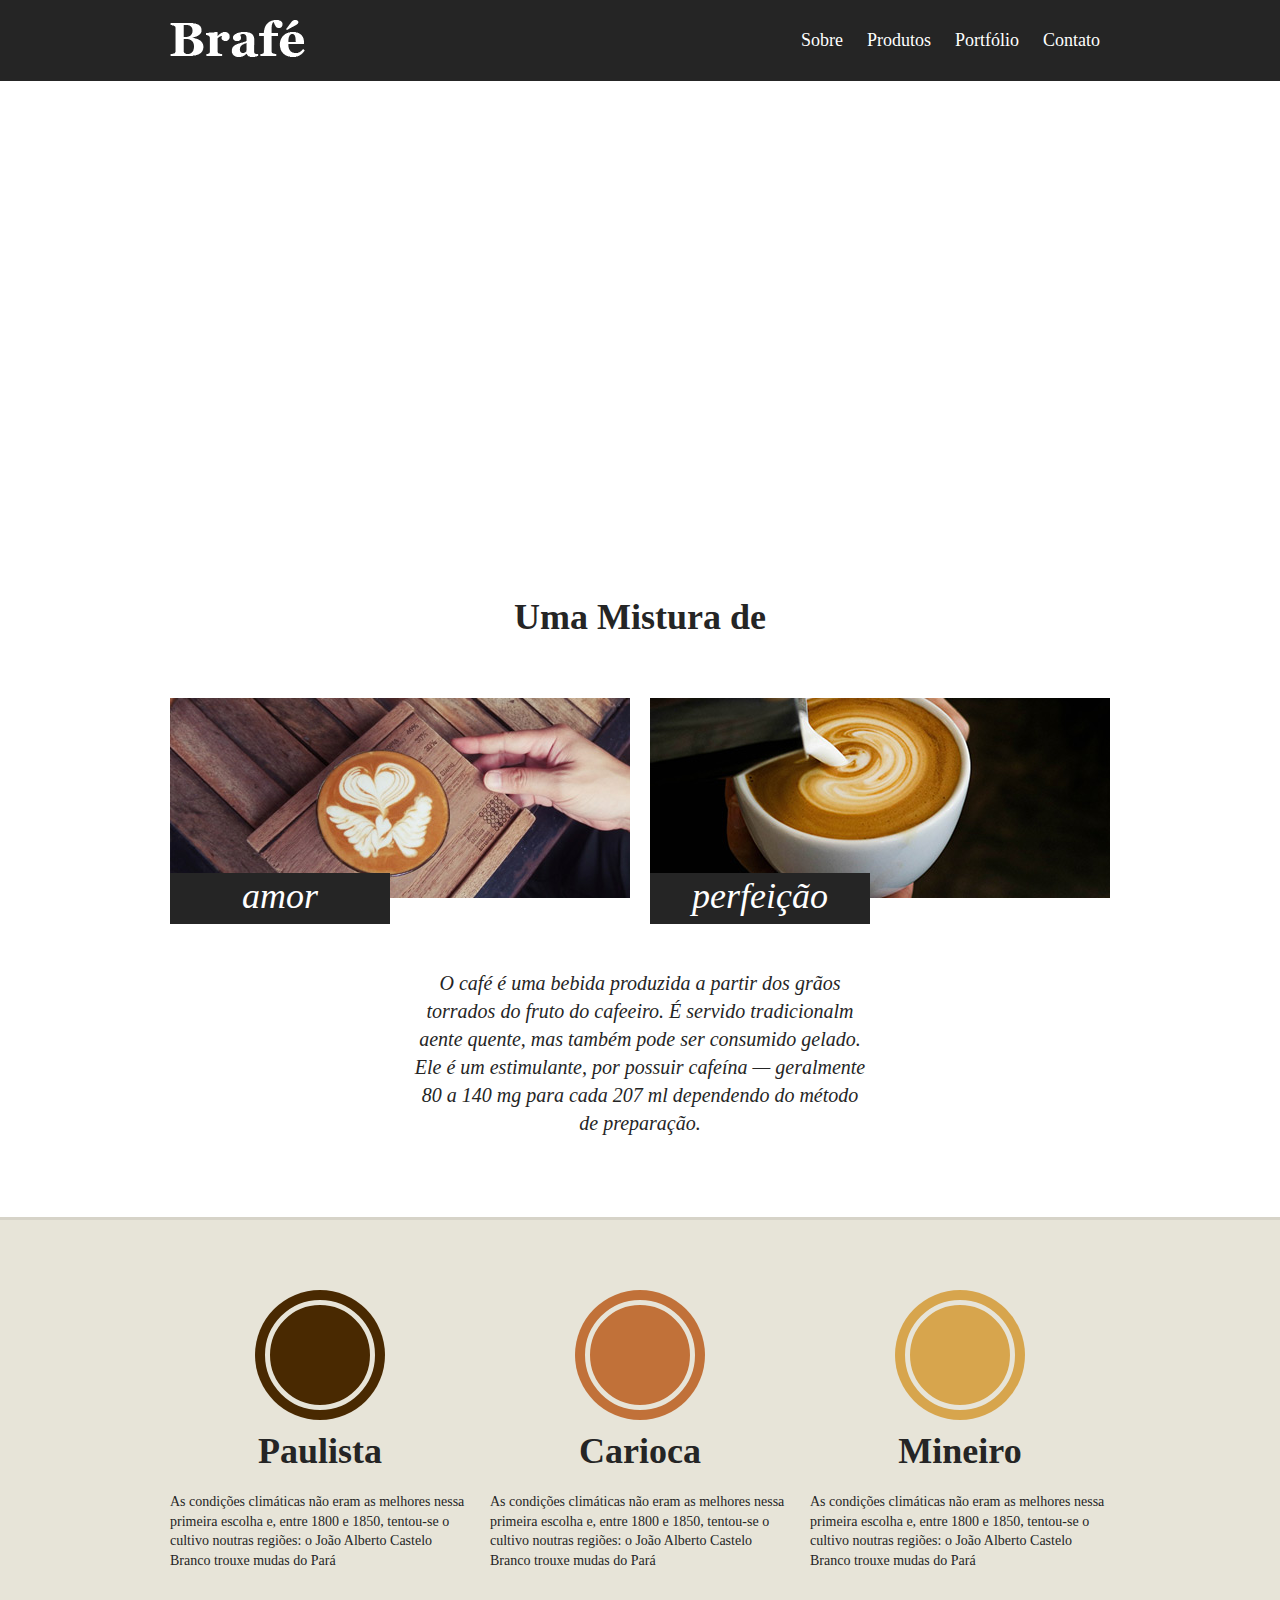
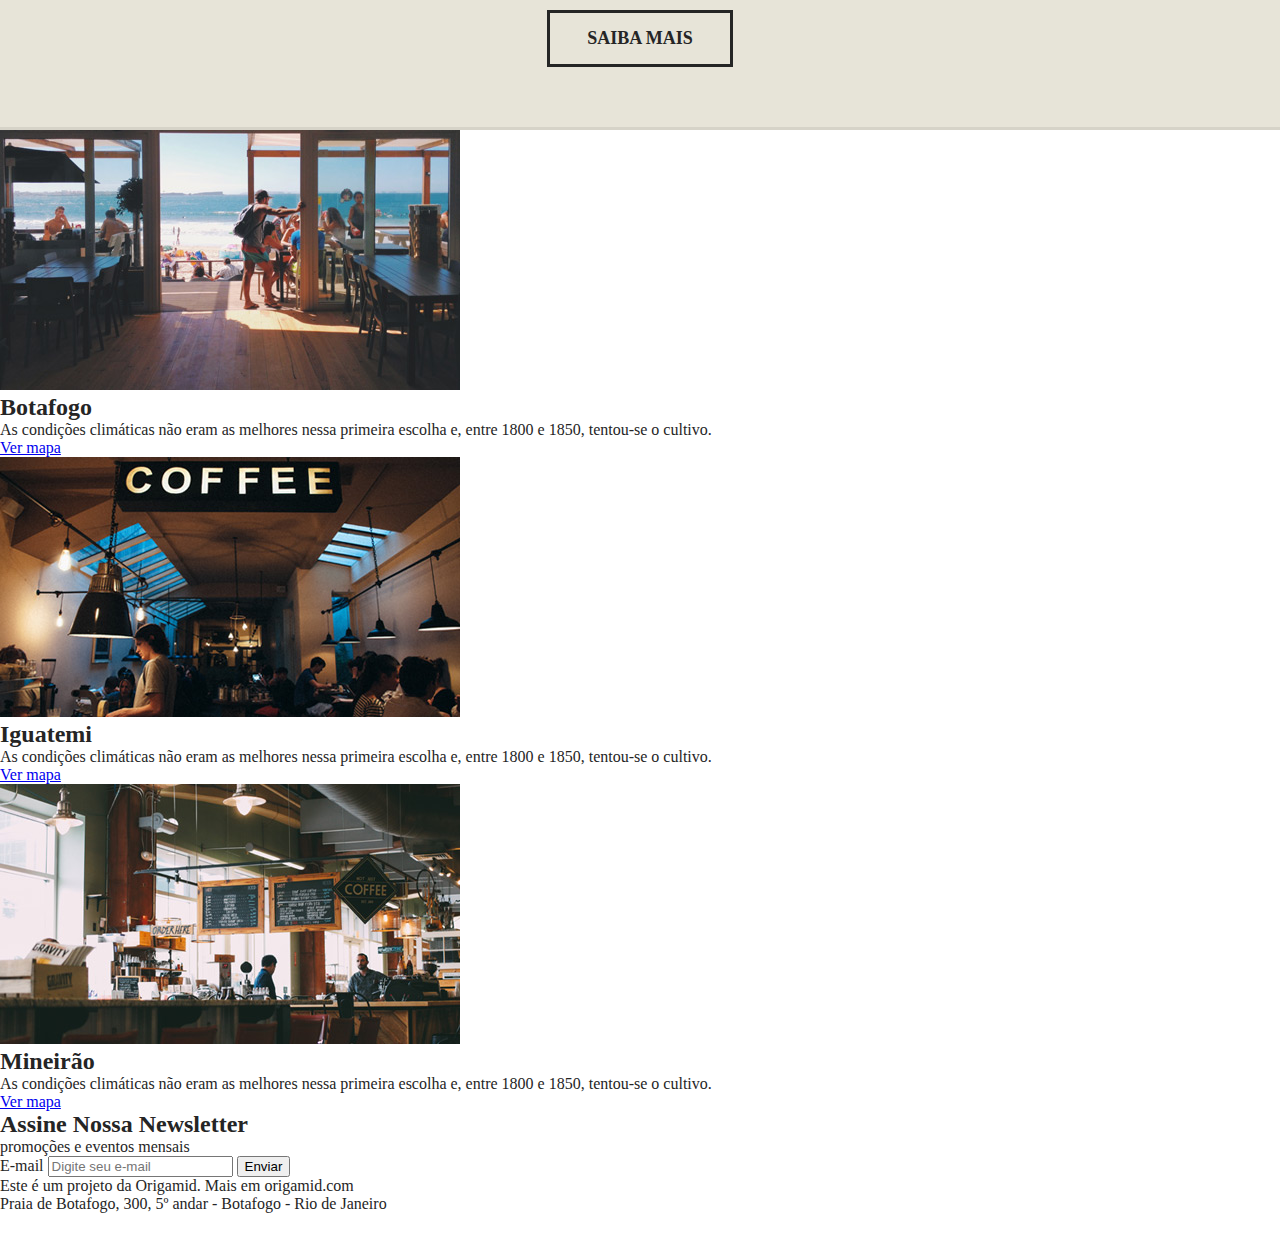
==== CSS Puro/index.html @ 8c62d854 "Primeiro Commit" ====
<!DOCTYPE html>
<html lang="pt-br">
<head>
    <title>Brafé 1</title>
    <meta charset="utf-8">
    <meta name="viewport" content="width=device-width, initial-scale=1, shrink-to-fit=no">
    <link rel="stylesheet" type="text/css" href="style.css">
</head>
<body>
    
    <!-- Menu -->
    <header class="menu">
        <div class="menu-container">
            <a class="menu-logo" href="#"><img src="img/brafe.png" alt="Brafé"></a>
            <nav class="menu-nav">
                <ul>
                    <li><a href="#">Sobre</a></li>
                    <li><a href="#">Produtos</a></li>
                    <li><a href="#">Portfólio</a></li>
                    <li><a href="#">Contato</a></li>
                </ul>
            </nav>
        </div>
    </header>
    
    <!-- Intro -->
    <main class="intro">
        <h1>Cafés com a cara<br>do Brasil</h1>
        <p>Direto das fazendas de Minas Gerais</p>
    </main>
    
    <!-- Sobre -->
    <section class="sobre"> 
        <h2>Uma Mistura de</h2>
        <div class="sobre-container">
            <div class="sobre-item">
                <img src="img/cafe-1.jpg">
                <h3>amor</h3>
            </div>
            <div class="sobre-item">
                <img src="img/cafe-2.jpg">
                <h3>perfeição</h3>
            </div>
        </div>

        <p>O café é uma bebida produzida a partir dos grãos torrados do fruto do cafeeiro. É servido tradicionalm aente quente, mas também pode ser consumido gelado. Ele é um estimulante, por possuir cafeína — geralmente 80 a 140 mg para cada 207 ml dependendo do método de preparação.</p>
    </section>
    
    <!-- Produtos -->
    <section class="produtos">
        <div class="produtos-container">
            <div class="produtos-item">
                <h2 class="produtos-paulista">Paulista</h2>
                <p>As condições climáticas não eram as melhores nessa primeira escolha e, entre 1800 e 1850, tentou-se o cultivo noutras regiões: o João Alberto Castelo Branco trouxe mudas do Pará</p>
            </div>
            <div class="produtos-item">
                <h2 class="produtos-carioca">Carioca</h2>
                <p>As condições climáticas não eram as melhores nessa primeira escolha e, entre 1800 e 1850, tentou-se o cultivo noutras regiões: o João Alberto Castelo Branco trouxe mudas do Pará</p>
            </div>
            <div class="produtos-item">
                <h2 class="produtos-mineiro">Mineiro</h2>
                <p>As condições climáticas não eram as melhores nessa primeira escolha e, entre 1800 e 1850, tentou-se o cultivo noutras regiões: o João Alberto Castelo Branco trouxe mudas do Pará</p>
            </div>
        </div>
        <a class="produtos-btn" href="#">Saiba Mais</a>
    </section>

    <section>
        <div>
            <img src="img/botafogo.jpg" alt="Brafé Unidade Botafogo">
            <div>
                <h2>Botafogo</h2>
                <p>As condições climáticas não eram as melhores nessa primeira escolha e, entre 1800 e 1850, tentou-se o cultivo.</p>
                <a href="#">Ver mapa</a>
            </div>
        </div>

        <div>
            <img src="img/iguatemi.jpg" alt="Brafé Unidade Iguatemi">
            <div>
                <h2>Iguatemi</h2>
                <p>As condições climáticas não eram as melhores nessa primeira escolha e, entre 1800 e 1850, tentou-se o cultivo.</p>
                <a href="#">Ver mapa</a>
            </div>
        </div>

        <div>
            <img src="img/mineirao.jpg" alt="Brafé Unidade Mineirão">
            <div>
                <h2>Mineirão</h2>
                <p>As condições climáticas não eram as melhores nessa primeira escolha e, entre 1800 e 1850, tentou-se o cultivo.</p>
                <a href="#">Ver mapa</a>
            </div>
        </div>
    </section>

    <section>
        <div>
            <h2>Assine Nossa Newsletter</h2>
            <p>promoções e eventos mensais</p>
        </div>
        <form>
            <label>E-mail</label>
            <input type="text" placeholder="Digite seu e-mail">
            <button type="submit">Enviar</button>
        </form>
    </section>

    <footer>
        <div>
            <p>Este é um projeto da Origamid. Mais em origamid.com<br>Praia de Botafogo, 300, 5º andar - Botafogo - Rio de Janeiro</p>
            <img src="img/brafe.png" alt="Brafé">
        </div>
    </footer>
</body>
</html>
---- CSS Puro/style.css ----
/* RESET */

body, h1, h2, h3, p, ul{
    padding: 0px;
    margin: 0px;
}

body{
    font-family: Georgia, serif;
    color: #252525;
}

/* MENU */

.menu{
    background: #252525;
    padding: 20px 0;
}

.menu-container{
    max-width: 960px;
    margin: 0 auto;
}

.menu-container::after, .menu-container::before{
    content: '';
    display: table;
    clear: both;
}

a.menu-logo{
    display: block;
    float: left;
    margin-left: 10px;
}

.menu-nav{
    float: right;
    margin-right: 10px;
}

.menu-nav li{
    display: inline-block;
}

.menu-nav a{
    display: block;
    padding: 10px;
    text-decoration: none;
    color: #fff;
    font-size: 1.125em;
}

/* Intro */

.intro{
    background: url('../img/bg-intro.jpg') no-repeat center center;
    background-size: cover;
    padding: 150px 0;
    text-align: center;
    color: #fff;
}

.intro h1{
    text-transform: uppercase;
    font-size: 3em;
}

.intro h1::after{
    content: '';
    display: block;
    width: 20px;
    height: 4px;
    background: #fff;
    margin: 10px auto;
}

.intro p{
    font-style: italic;
    font-size: 1.125em;
}

/* Sobre */

.sobre{
    padding: 60px 0;
}

.sobre-container{
    max-width: 960px;
    margin: 0 auto;
}

.sobre-container::after, .sobre-container::before{
    content: '';
    display: table;
    clear: both;
}

.sobre h2{
    text-align: center;
    font-size: 2.25em;
    margin-bottom: 60px;
}

.sobre-item{
    width: 460px;
    float: left;
    margin: 0 10px;
}

.sobre-item img{
    display: block;
    max-width: 100%;
}

.sobre-item h3{
    font-size: 2.25em;
    background: #252525;
    line-height: 1em;
    width: 220px;
    color: #fff;
    font-style: italic;
    font-weight: normal;
    text-align: center;
    padding: 5px 0 10px 0;
    top: -25px;
    position: relative;
}

.sobre p{
    font-size: 1.25em;
    line-height: 1.4em;
    font-style: italic;
    text-align: center;
    margin: 20px auto;
    max-width: 460px;
}

/* Produtos */

.produtos{
    background: #e7e4d8;
    padding: 60px 0;
    border-top: 3px solid #d6d3c8;
    border-bottom: 3px solid #d6d3c8;
}

.produtos-container{
    max-width: 960px;
    margin: 0 auto;
}

.produtos-item{
    width: 300px;
    float: left;
    margin: 0 10px 20px 10px;
}

.produtos-container::before, .produtos-container::after{
    content: '';
    display: table;
    clear: both;
}

.produtos-item h2{
    text-align: center;
    font-size: 2.25em;
    margin-bottom: 20px;
}

.produtos-item h2::before{
    content: '';
    display: block;
    width: 100px;
    height: 100px;
    background: currentColor;
    border-radius: 50%;
    margin: 20px auto;
    border: 5px solid #e7e4d8;
    box-shadow: 0 0 0 10px currentColor;
}

h2.produtos-paulista::before{
    color: #492901;
}

h2.produtos-carioca::before{
    color: #c17139;
}

h2.produtos-mineiro::before{
    color: #d7a54d;
}

.produtos-item p{
    font-size: 0.875em;
    line-height: 1.4em;
}

/* Botão */

.produtos-btn{
    width: 180px;
    border: 3px solid #252525;
    color: #252525;
    text-decoration: none;
    display: block;
    font-size: 1.125em;
    font-weight: bold;
    text-transform: uppercase;
    text-align: center;
    padding: 15px 0;
    margin: 20px auto 0 auto;
}
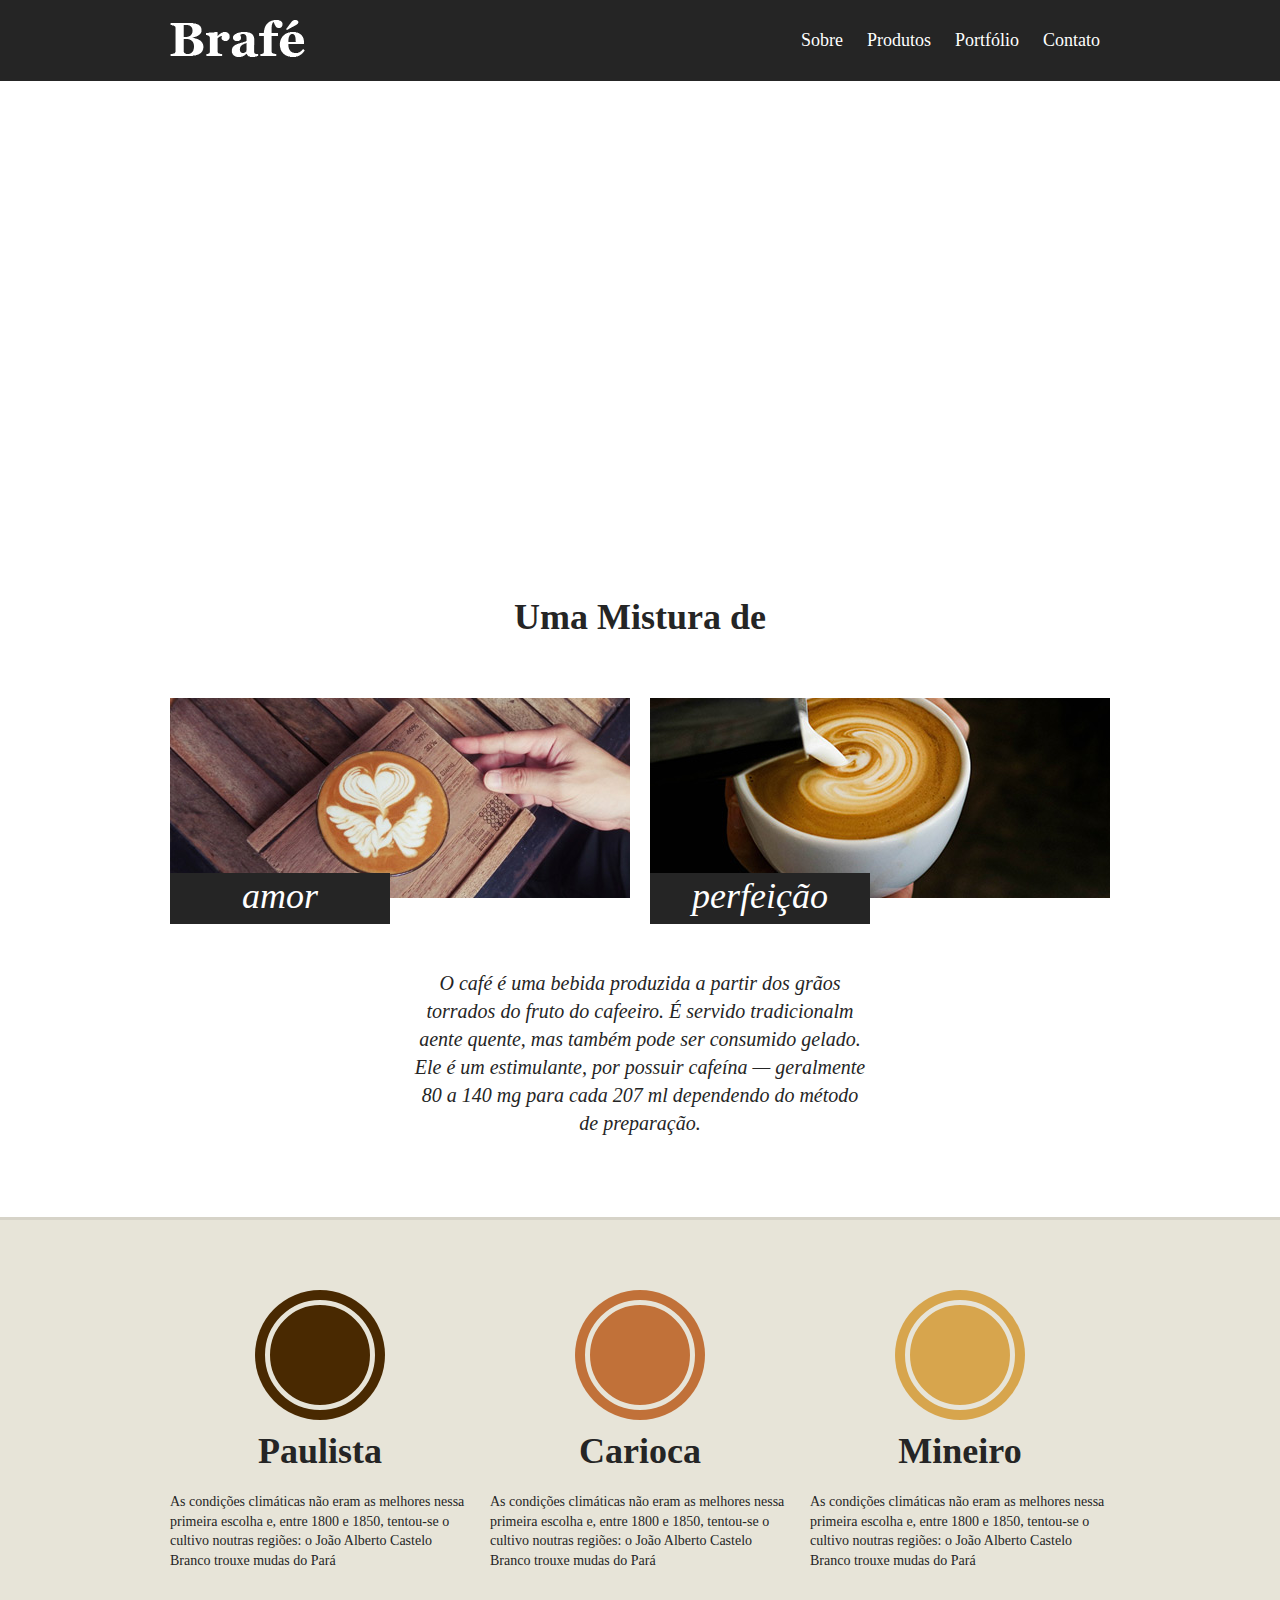
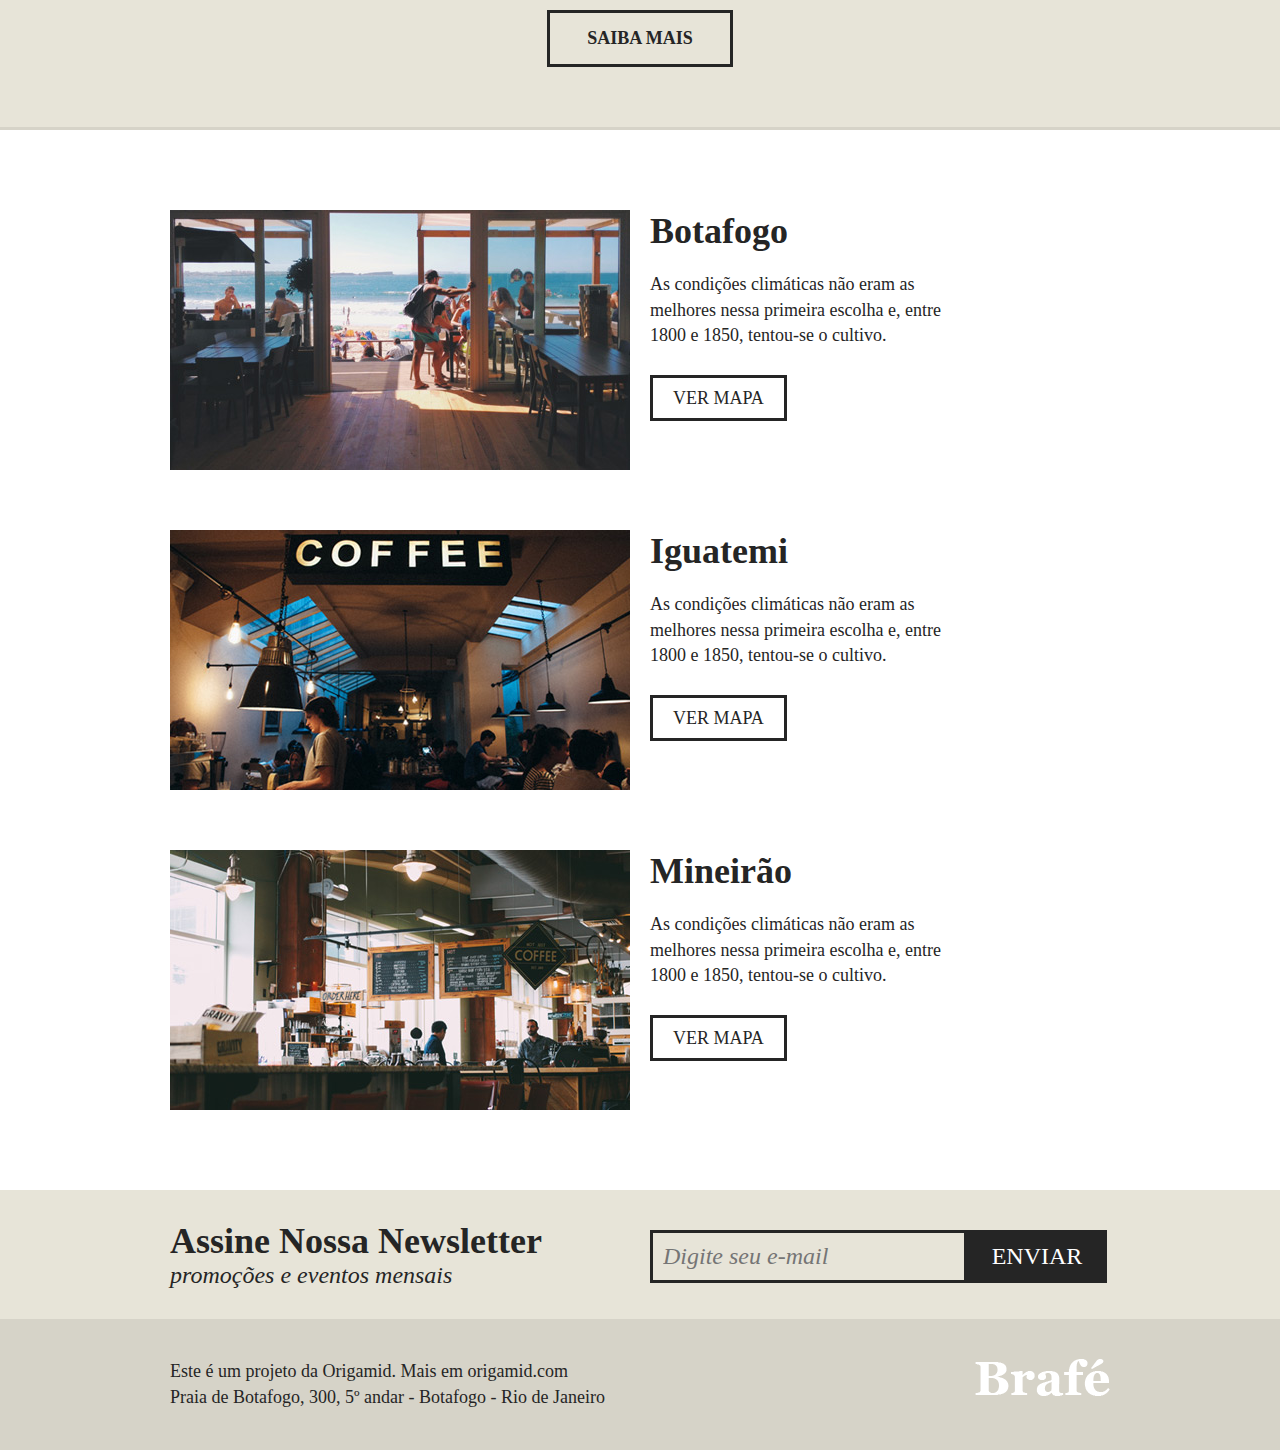
==== commit 82b7cdba: "Segundo commit" ====
--- a/CSS Puro/index.html
+++ b/CSS Puro/index.html
@@ -64,9 +64,10 @@
         </div>
         <a class="produtos-btn" href="#">Saiba Mais</a>
     </section>
-
-    <section>
-        <div>
+    
+    <!-- Locais -->
+    <section class="locais">
+        <div class="locais-item">
             <img src="img/botafogo.jpg" alt="Brafé Unidade Botafogo">
             <div>
                 <h2>Botafogo</h2>
@@ -75,7 +76,7 @@
             </div>
         </div>
 
-        <div>
+        <div class="locais-item">
             <img src="img/iguatemi.jpg" alt="Brafé Unidade Iguatemi">
             <div>
                 <h2>Iguatemi</h2>
@@ -84,7 +85,7 @@
             </div>
         </div>
 
-        <div>
+        <div class="locais-item">
             <img src="img/mineirao.jpg" alt="Brafé Unidade Mineirão">
             <div>
                 <h2>Mineirão</h2>
@@ -93,9 +94,11 @@
             </div>
         </div>
     </section>
-
-    <section>
-        <div>
+    
+    <!-- Newsletter -->
+    <section class="assine">
+    <div class="assine-container">
+        <div class="assine-info">
             <h2>Assine Nossa Newsletter</h2>
             <p>promoções e eventos mensais</p>
         </div>
@@ -104,10 +107,12 @@
             <input type="text" placeholder="Digite seu e-mail">
             <button type="submit">Enviar</button>
         </form>
+    </div>
     </section>
-
-    <footer>
-        <div>
+    
+    <!-- Footer -->
+    <footer class="footer">
+        <div class="footer-container">
             <p>Este é um projeto da Origamid. Mais em origamid.com<br>Praia de Botafogo, 300, 5º andar - Botafogo - Rio de Janeiro</p>
             <img src="img/brafe.png" alt="Brafé">
         </div>
--- a/CSS Puro/style.css
+++ b/CSS Puro/style.css
@@ -214,12 +214,157 @@
     margin: 20px auto 0 auto;
 }
 
-
-
-
-
-
-
-
-
-
+/* Locais */
+
+.locais{
+    max-width: 960px;
+    margin: 0 auto;
+    padding: 20px 0;
+}
+
+.locais-item{
+    clear: both;
+    margin: 60px auto;
+    
+}
+
+.locais-item::after, .locais-item::before{
+    display: table;
+    content: '';
+    clear: both;
+}
+
+.locais-item img{
+    width: 460px;
+    display: block;
+    float: left;
+    margin: 0 10px;
+}
+
+.locais-item > div{
+    width: 460px;
+    float: left;
+    margin: 0 10px;
+}
+
+.locais-item h2{
+    font-size: 2.25em;
+    margin-bottom: 20px;
+}
+
+.locais-item p{
+    font-size: 1.125em;
+    line-height: 1.4em;
+    max-width: 320px;
+    margin-bottom: 40px;
+}
+
+.locais-item a{
+    font-size: 1.125em;
+    text-transform: uppercase;
+    text-decoration: none;
+    border: 3px solid;
+    color: #252525;
+    padding: 10px 20px;
+}
+
+/* Newsletter */
+
+.assine{
+    background: #e7e4d8;
+    padding: 30px 0;
+}
+
+.assine-container{
+    max-width: 960px;
+    margin: 0 auto;
+}
+
+.assine-container::after, .assine-container::before{
+    content: '';
+    display: table;
+    clear: both;
+}
+
+.assine-info{
+    width: 460px;
+    margin: 0 10px;
+    float: left;
+}
+
+.assine-info h2{
+    font-size: 2.25em;
+}
+
+.assine-info p{
+    font-size: 1.5em;
+    font-style: italic;
+}
+
+.assine form{
+    width: 460px;
+    margin: 10px 10px 0 10px;
+    float: left;
+}
+
+.assine form label{
+    display: none;
+}
+
+.assine input{
+    box-sizing: border-box;
+    width: 320;
+    border: 3px solid #252525;
+    background: none;
+    font-size: 1.5em;
+    font-style: italic;
+    font-family: Georgia, serif;
+    padding: 10px;
+    float: left;
+}
+
+.assine button{
+    background: #252525;
+    border: none;
+    font-family: Georgia, serif;
+    text-transform: uppercase;
+    font-size: 1.5em;
+    width: 140px;
+    padding: 13px 0;
+    color: #fff;
+    cursor: pointer;
+}
+
+.footer{
+    background: #d6d3c8;
+    padding: 40px 0;
+}
+
+.footer-container{
+    max-width: 960px;
+    margin: 0 auto;
+}
+
+.footer-container::after, .footer-container::before{
+    content: '';
+    display: block;
+    clear: both;
+}
+
+.footer p{
+    float: left;
+    margin: 0 10px;
+    font-size: 1.125em;
+    line-height: 1.4em;
+}
+
+.footer img{
+    float: right;
+    margin: 0 10px;
+    display: block;
+}
+
+
+
+
+
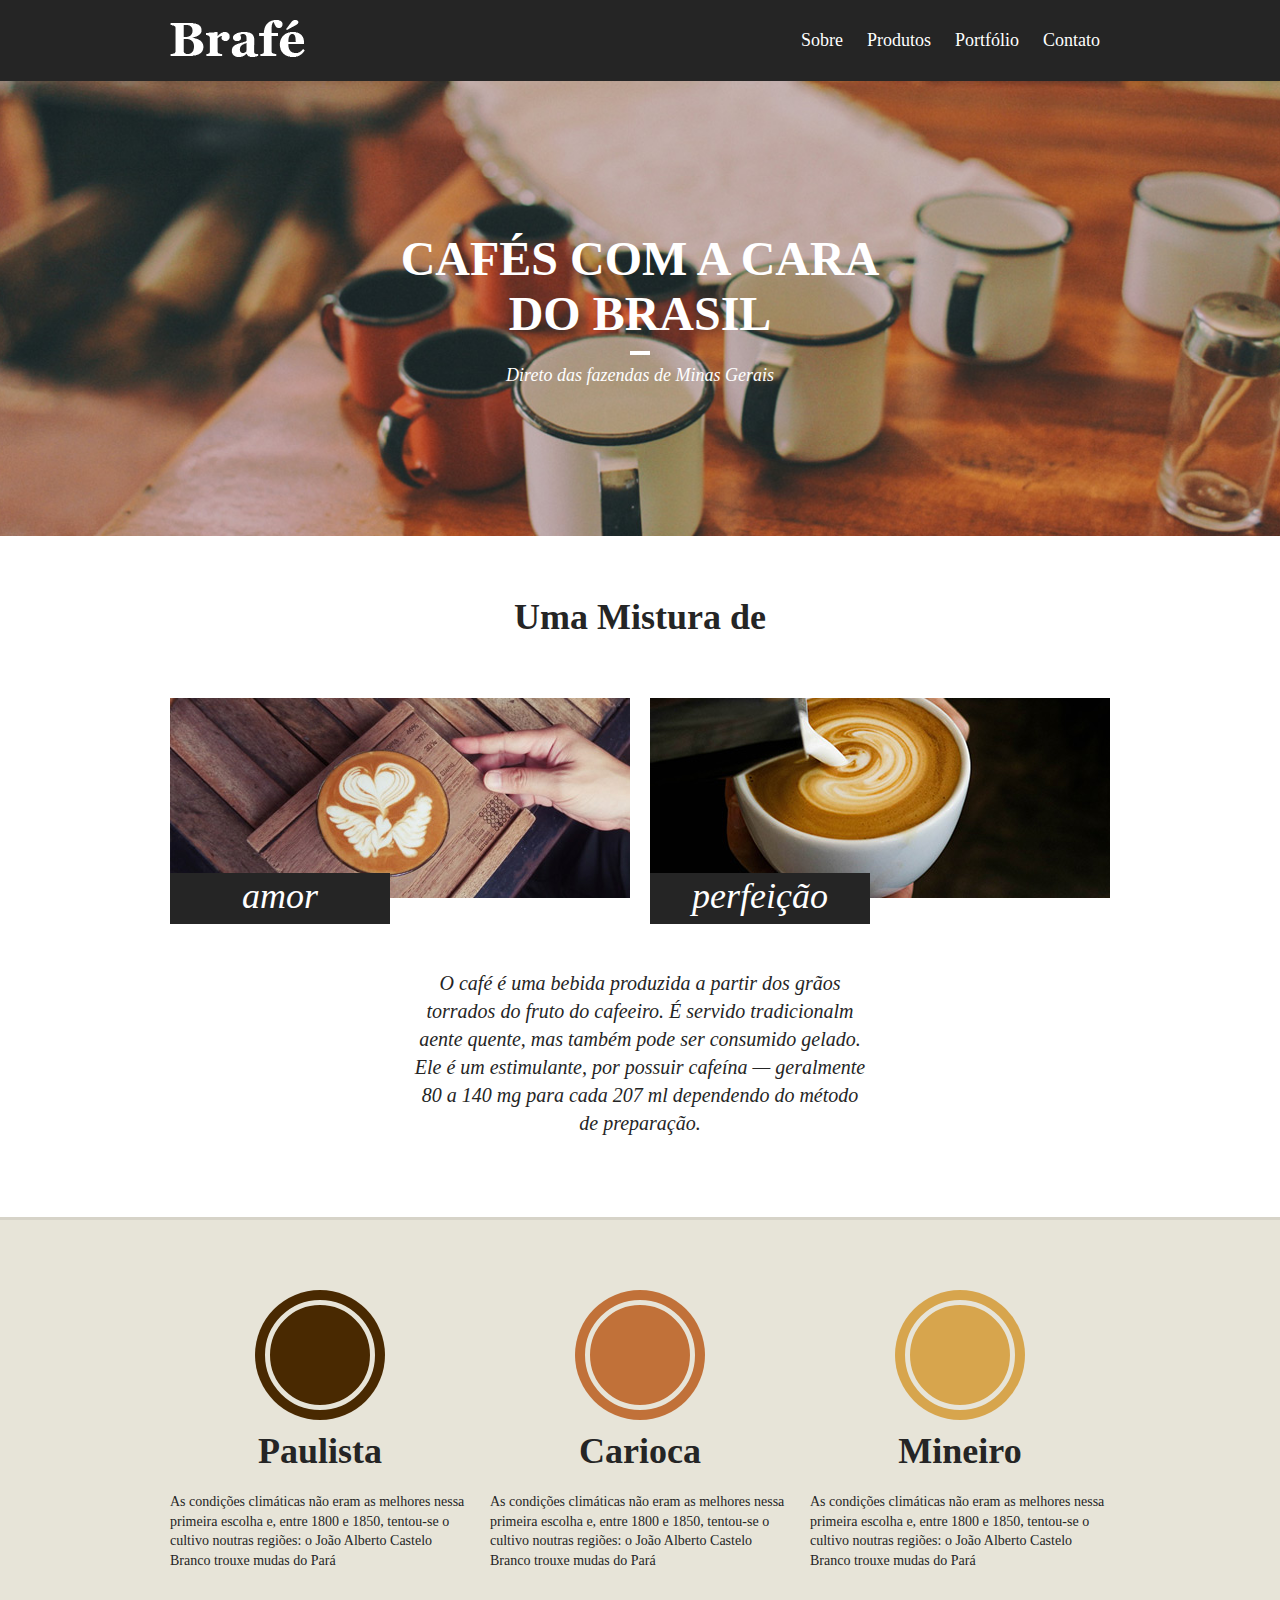
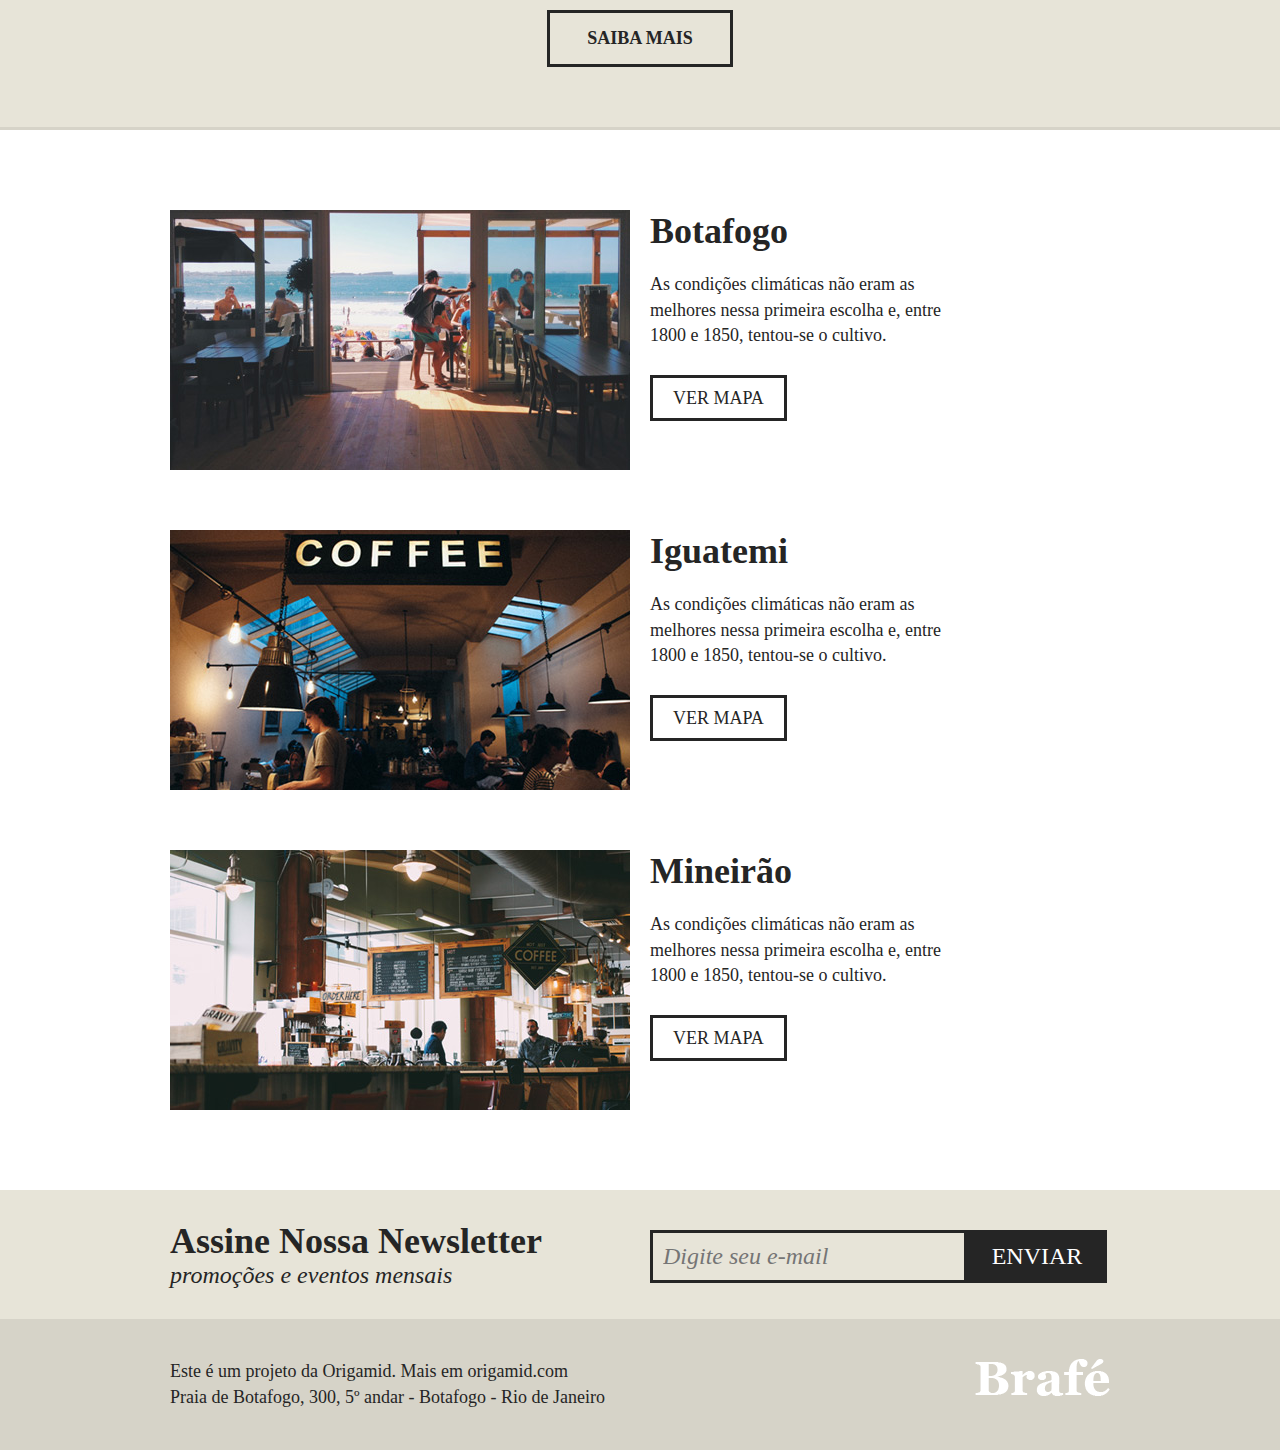
==== commit 0bf51461: "Quinto commit" ====
--- a/CSS Puro/index.html
+++ b/CSS Puro/index.html
@@ -4,7 +4,7 @@
     <title>Brafé 1</title>
     <meta charset="utf-8">
     <meta name="viewport" content="width=device-width, initial-scale=1, shrink-to-fit=no">
-    <link rel="stylesheet" type="text/css" href="style.css">
+    <link rel="stylesheet" type="text/css" href="css/style.css">
 </head>
 <body>
     
@@ -118,11 +118,4 @@
         </div>
     </footer>
 </body>
-</html>
-
-
-
-
-
-
-
+</html>--- a/CSS Puro/css/style.css
+++ b/CSS Puro/css/style.css
@@ -0,0 +1,498 @@
+/* RESET */
+
+body, h1, h2, h3, p, ul{
+    padding: 0px;
+    margin: 0px;
+}
+
+body{
+    font-family: Georgia, serif;
+    color: #252525;
+}
+
+/* MENU */
+
+.menu{
+    background: #252525;
+    padding: 20px 0;
+}
+
+.menu-container{
+    max-width: 960px;
+    margin: 0 auto;
+}
+
+.menu-container::after, .menu-container::before{
+    content: '';
+    display: table;
+    clear: both;
+}
+
+a.menu-logo{
+    display: block;
+    float: left;
+    margin-left: 10px;
+}
+
+.menu-nav{
+    float: right;
+    margin-right: 10px;
+}
+
+.menu-nav li{
+    display: inline-block;
+}
+
+.menu-nav a{
+    display: block;
+    padding: 10px;
+    text-decoration: none;
+    color: #fff;
+    font-size: 1.125em;
+}
+
+/* Responibilidade */
+
+@media (max-width : 739px){
+    .menu-nav{
+        float: none;
+        clear: both;
+    }
+}
+
+/* Intro */
+
+.intro{
+    background: url('../img/bg-intro.jpg') no-repeat center center;
+    background-size: cover;
+    padding: 150px 0;
+    text-align: center;
+    color: #fff;
+}
+
+.intro h1{
+    text-transform: uppercase;
+    font-size: 3em;
+}
+
+.intro h1::after{
+    content: '';
+    display: block;
+    width: 20px;
+    height: 4px;
+    background: #fff;
+    margin: 10px auto;
+}
+
+.intro p{
+    font-style: italic;
+    font-size: 1.125em;
+}
+
+/* Responibilidade */
+
+@media (max-width : 739px){
+    .menu{
+        text-align: center;    
+    }
+    
+    a.menu-logo{
+        float: none;
+        margin: 0 auto;
+    }
+    
+    .intro{
+        padding: 60px 0;
+    }
+}
+
+/* Sobre */
+
+.sobre{
+    padding: 60px 0;
+}
+
+.sobre-container{
+    max-width: 960px;
+    margin: 0 auto;
+}
+
+.sobre-container::after, .sobre-container::before{
+    content: '';
+    display: table;
+    clear: both;
+}
+
+.sobre h2{
+    text-align: center;
+    font-size: 2.25em;
+    margin-bottom: 60px;
+}
+
+.sobre-item{
+    width: 460px;
+    float: left;
+    margin: 0 10px;
+}
+
+.sobre-item img{
+    display: block;
+    max-width: 100%;
+}
+
+.sobre-item h3{
+    font-size: 2.25em;
+    background: #252525;
+    line-height: 1em;
+    width: 220px;
+    color: #fff;
+    font-style: italic;
+    font-weight: normal;
+    text-align: center;
+    padding: 5px 0 10px 0;
+    top: -25px;
+    position: relative;
+}
+
+.sobre p{
+    font-size: 1.25em;
+    line-height: 1.4em;
+    font-style: italic;
+    text-align: center;
+    margin: 20px auto;
+    max-width: 460px;
+}
+
+@media (min-width: 740px) and (max-width: 980px) {
+	.sobre-container {
+		max-width: 720px;
+	}
+	.sobre-item {
+		width: 340px;
+	}
+}
+
+/* Responibilidade */
+
+@media (max-width: 739px) {
+	.sobre-container {
+		max-width: 300px;
+	}
+	.sobre-item {
+		width: 300px;
+		margin: 0 auto;
+	}
+}
+
+/* Produtos */
+
+.produtos{
+    background: #e7e4d8;
+    padding: 60px 0;
+    border-top: 3px solid #d6d3c8;
+    border-bottom: 3px solid #d6d3c8;
+}
+
+.produtos-container{
+    max-width: 960px;
+    margin: 0 auto;
+}
+
+.produtos-item{
+    width: 300px;
+    float: left;
+    margin: 0 10px 20px 10px;
+}
+
+.produtos-container::before, .produtos-container::after{
+    content: '';
+    display: table;
+    clear: both;
+}
+
+.produtos-item h2{
+    text-align: center;
+    font-size: 2.25em;
+    margin-bottom: 20px;
+}
+
+.produtos-item h2::before{
+    content: '';
+    display: block;
+    width: 100px;
+    height: 100px;
+    background: currentColor;
+    border-radius: 50%;
+    margin: 20px auto;
+    border: 5px solid #e7e4d8;
+    box-shadow: 0 0 0 10px currentColor;
+}
+
+h2.produtos-paulista::before{
+    color: #492901;
+}
+
+h2.produtos-carioca::before{
+    color: #c17139;
+}
+
+h2.produtos-mineiro::before{
+    color: #d7a54d;
+}
+
+.produtos-item p{
+    font-size: 0.875em;
+    line-height: 1.4em;
+}
+
+/* Botão */
+
+.produtos-btn{
+    width: 180px;
+    border: 3px solid #252525;
+    color: #252525;
+    text-decoration: none;
+    display: block;
+    font-size: 1.125em;
+    font-weight: bold;
+    text-transform: uppercase;
+    text-align: center;
+    padding: 15px 0;
+    margin: 20px auto 0 auto;
+}
+
+/* Responibilidade */
+
+@media (min-width: 740px) and (max-width: 980px) {
+	.produtos-container {
+		max-width: 720px;
+	}
+	.produtos-item {
+		width: 220px;
+	}
+}
+
+@media (max-width: 739px) {
+	.produtos-container {
+		max-width: 300px;
+	}
+	.produtos-item {
+		margin: 0 auto 20px auto;
+	}
+}
+
+/* Locais */
+
+.locais{
+    max-width: 960px;
+    margin: 0 auto;
+    padding: 20px 0;
+}
+
+.locais-item{
+    clear: both;
+    margin: 60px auto;
+    
+}
+
+.locais-item::after, .locais-item::before{
+    display: table;
+    content: '';
+    clear: both;
+}
+
+.locais-item img{
+    width: 460px;
+    display: block;
+    float: left;
+    margin: 0 10px;
+}
+
+.locais-item > div{
+    width: 460px;
+    float: left;
+    margin: 0 10px;
+}
+
+.locais-item h2{
+    font-size: 2.25em;
+    margin-bottom: 20px;
+}
+
+.locais-item p{
+    font-size: 1.125em;
+    line-height: 1.4em;
+    max-width: 320px;
+    margin-bottom: 40px;
+}
+
+.locais-item a{
+    font-size: 1.125em;
+    text-transform: uppercase;
+    text-decoration: none;
+    border: 3px solid;
+    color: #252525;
+    padding: 10px 20px;
+}
+
+/* Responibilidade */
+
+@media (min-width: 740px) and (max-width: 980px) {
+    .locais{
+        max-width: 7200px;
+    }
+    .locais-item > div, .locais-item img{
+        width: 340px;
+    }
+}
+
+@media (max-width: 739px) {
+    .locais{
+        max-width: 300px;
+    }
+	.locais-item > div, .locais-item img{
+        width: 300px;
+        margin: 0px;
+    }
+}
+
+/* Newsletter */
+
+.assine{
+    background: #e7e4d8;
+    padding: 30px 0;
+}
+
+.assine-container{
+    max-width: 960px;
+    margin: 0 auto;
+}
+
+.assine-container::after, .assine-container::before{
+    content: '';
+    display: table;
+    clear: both;
+}
+
+.assine-info{
+    width: 460px;
+    margin: 0 10px;
+    float: left;
+}
+
+.assine-info h2{
+    font-size: 2.25em;
+}
+
+.assine-info p{
+    font-size: 1.5em;
+    font-style: italic;
+}
+
+.assine form{
+    width: 460px;
+    margin: 10px 10px 0 10px;
+    float: left;
+}
+
+.assine form label{
+    display: none;
+}
+
+.assine input{
+    box-sizing: border-box;
+    width: 320;
+    border: 3px solid #252525;
+    background: none;
+    font-size: 1.5em;
+    font-style: italic;
+    font-family: Georgia, serif;
+    padding: 10px;
+    float: left;
+}
+
+.assine button{
+    background: #252525;
+    border: none;
+    font-family: Georgia, serif;
+    text-transform: uppercase;
+    font-size: 1.5em;
+    width: 140px;
+    padding: 13px 0;
+    color: #fff;
+    cursor: pointer;
+}
+
+/* Responibilidade */
+
+@media (min-width: 740px) and (max-width: 980px) {
+    .assine-container{
+        max-width: 720px;
+    }
+    .assine-info, .assine form, .assine input{
+        width: 340px;
+    }
+}
+
+@media (max-width: 739px) {
+    .assine-container{
+        max-width: 300px;
+    }
+    .assine-info, .assine form, .assine input{
+        width: 300px;
+        margin: 10x 0 0 0;
+    }
+}
+
+/* Footer */
+
+.footer{
+    background: #d6d3c8;
+    padding: 40px 0;
+}
+
+.footer-container{
+    max-width: 960px;
+    margin: 0 auto;
+}
+
+.footer-container::after, .footer-container::before{
+    content: '';
+    display: block;
+    clear: both;
+}
+
+.footer p{
+    float: left;
+    margin: 0 10px;
+    font-size: 1.125em;
+    line-height: 1.4em;
+}
+
+.footer img{
+    float: right;
+    margin: 0 10px;
+    display: block;
+}
+
+/* Responibilidade */
+
+@media (min-width: 740px) and (max-width: 980px) {
+    .footer-container{
+        max-width: 300px;
+    }
+    
+    .footer P{
+        float: none;
+        margin: 0px;
+    }
+    
+    .footer img{
+        float: none;
+        margin-top: 10px 0;
+    }
+}
+
+
+
+
